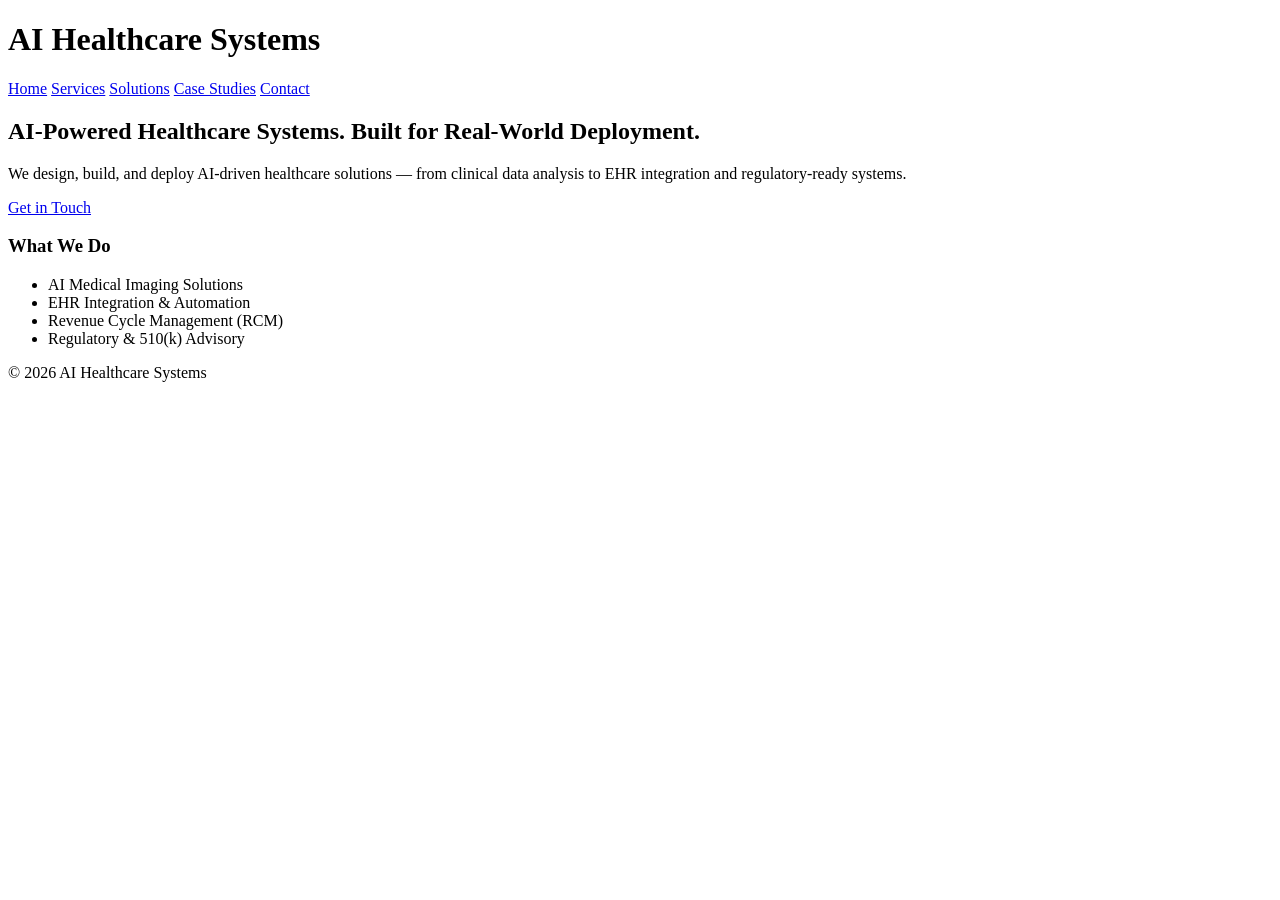
==== index/index.html @ 47054888 "Add files via upload" ====
<!DOCTYPE html>
<html lang="en">
<head>
    <meta charset="UTF-8">
    <meta name="viewport" content="width=device-width, initial-scale=1.0">
    <title>AI Healthcare Solutions</title>
    <link rel="stylesheet" href="style.css">
</head>
<body>

<header>
    <h1>AI Healthcare Systems</h1>
    <nav>
        <a href="index.html">Home</a>
        <a href="services.html">Services</a>
        <a href="solutions.html">Solutions</a>
        <a href="case-studies.html">Case Studies</a>
        <a href="contact.html">Contact</a>
    </nav>
</header>

<section class="hero">
    <h2>AI-Powered Healthcare Systems. Built for Real-World Deployment.</h2>
    <p>
        We design, build, and deploy AI-driven healthcare solutions — from clinical data analysis 
        to EHR integration and regulatory-ready systems.
    </p>
    <a href="contact.html" class="btn">Get in Touch</a>
</section>

<section>
    <h3>What We Do</h3>
    <ul>
        <li>AI Medical Imaging Solutions</li>
        <li>EHR Integration & Automation</li>
        <li>Revenue Cycle Management (RCM)</li>
        <li>Regulatory & 510(k) Advisory</li>
    </ul>
</section>

<footer>
    <p>© 2026 AI Healthcare Systems</p>
</footer>

</body>
</html>
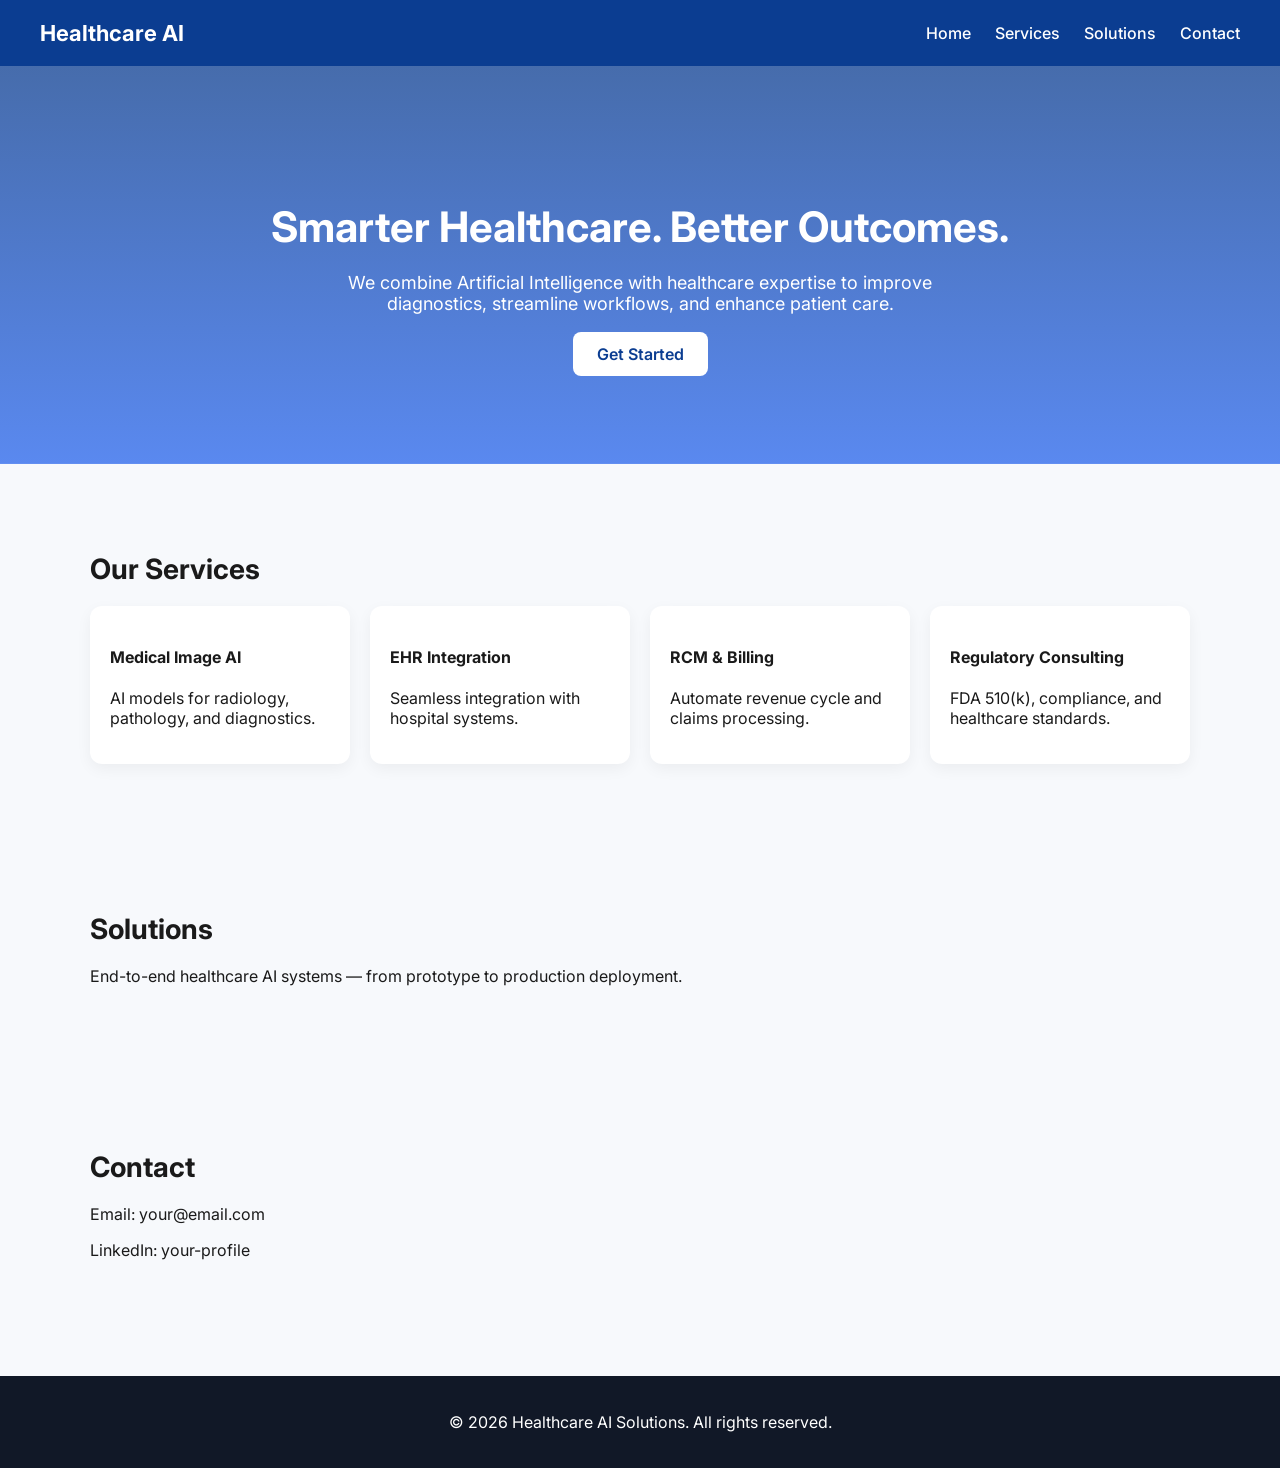
==== commit 4b48d21b: "Add files via upload" ====
--- a/index/index.html
+++ b/index/index.html
@@ -1,45 +1,175 @@
 <!DOCTYPE html>
 <html lang="en">
 <head>
-    <meta charset="UTF-8">
-    <meta name="viewport" content="width=device-width, initial-scale=1.0">
-    <title>AI Healthcare Solutions</title>
-    <link rel="stylesheet" href="style.css">
+  <meta charset="UTF-8">
+  <meta name="viewport" content="width=device-width, initial-scale=1.0">
+  <title>Healthcare AI Solutions</title>
+
+  <link href="https://fonts.googleapis.com/css2?family=Inter:wght@300;400;600;700&display=swap" rel="stylesheet">
+
+  <style>
+    body {
+      margin: 0;
+      font-family: 'Inter', sans-serif;
+      background: #f7f9fc;
+      color: #1a1a1a;
+    }
+
+    header {
+      background: #0b3d91;
+      color: white;
+      padding: 20px 40px;
+      display: flex;
+      justify-content: space-between;
+      align-items: center;
+    }
+
+    header h1 {
+      margin: 0;
+      font-size: 22px;
+    }
+
+    nav a {
+      color: white;
+      margin-left: 20px;
+      text-decoration: none;
+      font-weight: 500;
+    }
+
+    /* 🔥 HERO WITH YOUR IMAGE */
+    .hero {
+      padding: 100px 40px;
+      text-align: center;
+      background: linear-gradient(rgba(11,61,145,0.75), rgba(37,99,235,0.75)),
+                  url('a_clean_modern_high_tech_healthcare_ai_website_l.png');
+      background-size: cover;
+      background-position: center;
+      background-repeat: no-repeat;
+      color: white;
+    }
+
+    .hero h2 {
+      font-size: 42px;
+      margin-bottom: 20px;
+    }
+
+    .hero p {
+      font-size: 18px;
+      max-width: 650px;
+      margin: 0 auto 30px;
+    }
+
+    .btn {
+      background: white;
+      color: #0b3d91;
+      padding: 12px 24px;
+      border-radius: 8px;
+      text-decoration: none;
+      font-weight: 600;
+      transition: 0.3s;
+    }
+
+    .btn:hover {
+      background: #e0e7ff;
+    }
+
+    .section {
+      padding: 60px 40px;
+      max-width: 1100px;
+      margin: auto;
+    }
+
+    .section h3 {
+      font-size: 28px;
+      margin-bottom: 20px;
+    }
+
+    .services {
+      display: grid;
+      grid-template-columns: repeat(auto-fit, minmax(250px, 1fr));
+      gap: 20px;
+    }
+
+    .card {
+      background: white;
+      padding: 20px;
+      border-radius: 12px;
+      box-shadow: 0 5px 15px rgba(0,0,0,0.05);
+      transition: transform 0.2s;
+    }
+
+    .card:hover {
+      transform: translateY(-5px);
+    }
+
+    footer {
+      background: #111827;
+      color: white;
+      text-align: center;
+      padding: 20px;
+      margin-top: 40px;
+    }
+  </style>
 </head>
+
 <body>
 
 <header>
-    <h1>AI Healthcare Systems</h1>
-    <nav>
-        <a href="index.html">Home</a>
-        <a href="services.html">Services</a>
-        <a href="solutions.html">Solutions</a>
-        <a href="case-studies.html">Case Studies</a>
-        <a href="contact.html">Contact</a>
-    </nav>
+  <h1>Healthcare AI</h1>
+  <nav>
+    <a href="#">Home</a>
+    <a href="#services">Services</a>
+    <a href="#solutions">Solutions</a>
+    <a href="#contact">Contact</a>
+  </nav>
 </header>
 
 <section class="hero">
-    <h2>AI-Powered Healthcare Systems. Built for Real-World Deployment.</h2>
-    <p>
-        We design, build, and deploy AI-driven healthcare solutions — from clinical data analysis 
-        to EHR integration and regulatory-ready systems.
-    </p>
-    <a href="contact.html" class="btn">Get in Touch</a>
+  <h2>Smarter Healthcare. Better Outcomes.</h2>
+  <p>
+    We combine Artificial Intelligence with healthcare expertise to improve diagnostics,
+    streamline workflows, and enhance patient care.
+  </p>
+  <a href="#contact" class="btn">Get Started</a>
 </section>
 
-<section>
-    <h3>What We Do</h3>
-    <ul>
-        <li>AI Medical Imaging Solutions</li>
-        <li>EHR Integration & Automation</li>
-        <li>Revenue Cycle Management (RCM)</li>
-        <li>Regulatory & 510(k) Advisory</li>
-    </ul>
+<section class="section" id="services">
+  <h3>Our Services</h3>
+  <div class="services">
+    <div class="card">
+      <h4>Medical Image AI</h4>
+      <p>AI models for radiology, pathology, and diagnostics.</p>
+    </div>
+    <div class="card">
+      <h4>EHR Integration</h4>
+      <p>Seamless integration with hospital systems.</p>
+    </div>
+    <div class="card">
+      <h4>RCM & Billing</h4>
+      <p>Automate revenue cycle and claims processing.</p>
+    </div>
+    <div class="card">
+      <h4>Regulatory Consulting</h4>
+      <p>FDA 510(k), compliance, and healthcare standards.</p>
+    </div>
+  </div>
+</section>
+
+<section class="section" id="solutions">
+  <h3>Solutions</h3>
+  <p>
+    End-to-end healthcare AI systems — from prototype to production deployment.
+  </p>
+</section>
+
+<section class="section" id="contact">
+  <h3>Contact</h3>
+  <p>Email: your@email.com</p>
+  <p>LinkedIn: your-profile</p>
 </section>
 
 <footer>
-    <p>© 2026 AI Healthcare Systems</p>
+  <p>© 2026 Healthcare AI Solutions. All rights reserved.</p>
 </footer>
 
 </body>
